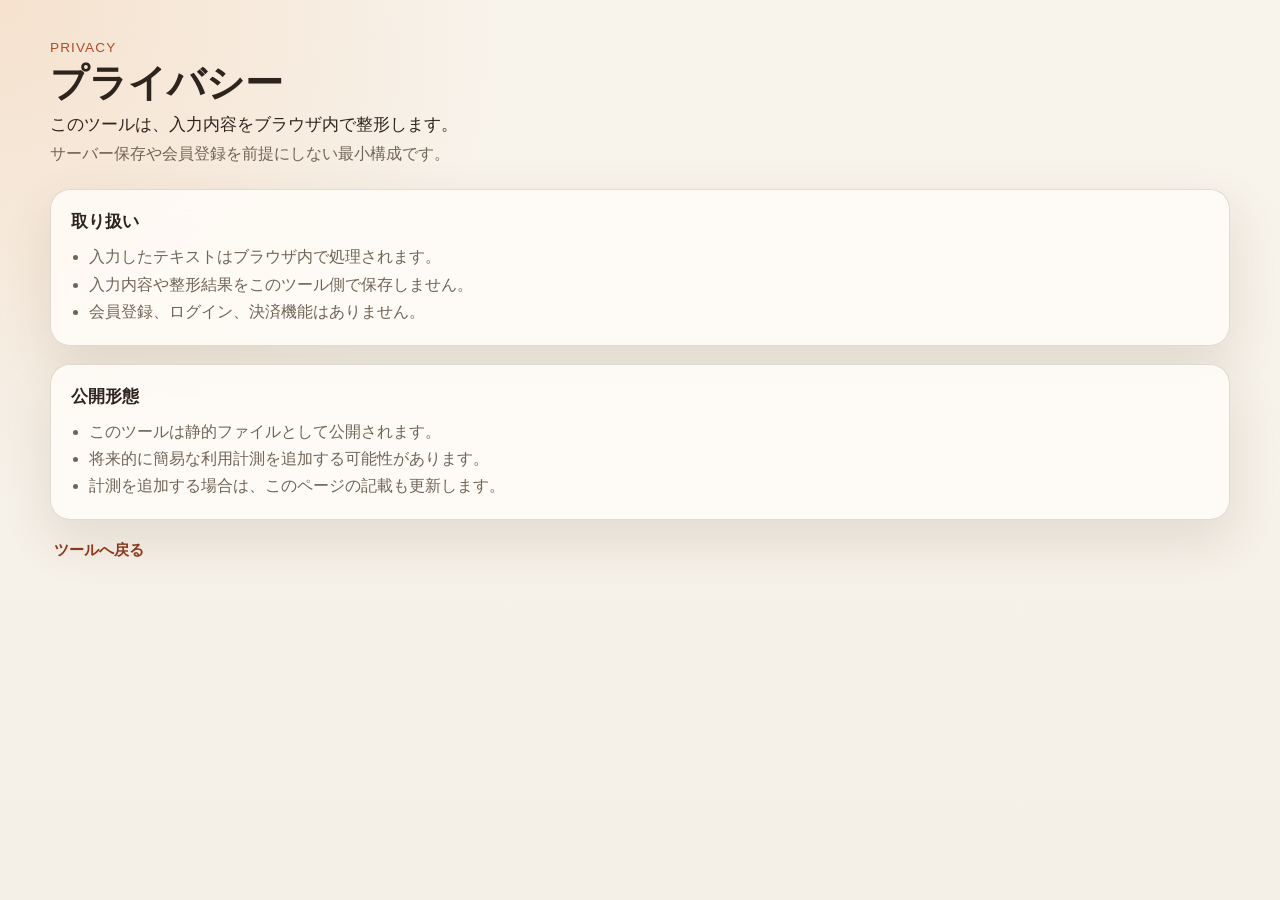
==== privacy.html @ 22517ed9 "Add privacy page" ====
<!DOCTYPE html>
<html lang="ja">
  <head>
    <meta charset="UTF-8" />
    <meta name="viewport" content="width=device-width, initial-scale=1.0" />
    <title>プライバシー | 日本語テキスト整形ツール</title>
    <meta
      name="description"
      content="日本語テキスト整形ツールのプライバシー情報です。入力内容はブラウザ内で処理され、保存しません。"
    />
    <meta name="robots" content="index,follow" />
    <meta name="theme-color" content="#f4efe7" />
    <link rel="stylesheet" href="./styles.css" />
  </head>
  <body>
    <main class="page">
      <section class="hero hero-narrow">
        <p class="eyebrow">Privacy</p>
        <h1>プライバシー</h1>
        <p class="lead">このツールは、入力内容をブラウザ内で整形します。</p>
        <p class="note">サーバー保存や会員登録を前提にしない最小構成です。</p>
      </section>

      <section class="info-grid single-column">
        <article class="info-card prose-card">
          <h2>取り扱い</h2>
          <ul>
            <li>入力したテキストはブラウザ内で処理されます。</li>
            <li>入力内容や整形結果をこのツール側で保存しません。</li>
            <li>会員登録、ログイン、決済機能はありません。</li>
          </ul>
        </article>

        <article class="info-card prose-card">
          <h2>公開形態</h2>
          <ul>
            <li>このツールは静的ファイルとして公開されます。</li>
            <li>将来的に簡易な利用計測を追加する可能性があります。</li>
            <li>計測を追加する場合は、このページの記載も更新します。</li>
          </ul>
        </article>
      </section>

      <footer class="site-footer">
        <a href="./index.html">ツールへ戻る</a>
      </footer>
    </main>
  </body>
</html>
---- styles.css ----
:root {
  color-scheme: light;
  --bg: #f4efe7;
  --surface: rgba(255, 252, 247, 0.86);
  --surface-strong: #fffaf3;
  --line: rgba(92, 77, 58, 0.18);
  --text: #2d241d;
  --muted: #716457;
  --accent: #b44b26;
  --accent-strong: #91391a;
  --shadow: 0 20px 50px rgba(86, 60, 28, 0.12);
}

* {
  box-sizing: border-box;
}

body {
  margin: 0;
  min-height: 100vh;
  font-family: "Hiragino Sans", "Noto Sans JP", sans-serif;
  background:
    radial-gradient(circle at top left, rgba(240, 175, 121, 0.25), transparent 32%),
    linear-gradient(180deg, #f8f3eb 0%, var(--bg) 100%);
  color: var(--text);
}

.page {
  width: min(1180px, calc(100% - 32px));
  margin: 0 auto;
  padding: 40px 0 64px;
}

.hero {
  margin-bottom: 24px;
}

.eyebrow {
  margin: 0 0 8px;
  font-size: 0.85rem;
  letter-spacing: 0.08em;
  text-transform: uppercase;
  color: var(--accent);
}

h1 {
  margin: 0 0 10px;
  font-size: clamp(2rem, 3vw, 3.4rem);
  line-height: 1.05;
}

.lead,
.note {
  margin: 0;
  max-width: 720px;
}

.lead {
  font-size: 1.05rem;
  color: var(--text);
}

.note {
  margin-top: 8px;
  color: var(--muted);
}

.workspace {
  display: grid;
  grid-template-columns: minmax(0, 1.3fr) minmax(290px, 0.7fr) minmax(0, 1.3fr);
  gap: 18px;
}

.panel,
.info-card {
  background: var(--surface);
  backdrop-filter: blur(14px);
  border: 1px solid var(--line);
  border-radius: 20px;
  box-shadow: var(--shadow);
}

.panel {
  padding: 18px;
}

.panel-header {
  display: flex;
  align-items: center;
  justify-content: space-between;
  gap: 12px;
  margin-bottom: 14px;
  font-weight: 700;
}

.header-actions,
.primary-actions {
  display: flex;
  flex-wrap: wrap;
  gap: 10px;
}

textarea {
  width: 100%;
  min-height: 360px;
  resize: vertical;
  padding: 16px;
  border: 1px solid rgba(92, 77, 58, 0.16);
  border-radius: 16px;
  background: var(--surface-strong);
  color: var(--text);
  font: inherit;
  line-height: 1.65;
}

textarea:focus {
  outline: 2px solid rgba(180, 75, 38, 0.28);
  border-color: rgba(180, 75, 38, 0.35);
}

.controls-panel {
  display: flex;
  flex-direction: column;
}

.rule-list {
  display: grid;
  gap: 10px;
  margin-bottom: 18px;
  color: var(--muted);
}

.rule-list label {
  display: flex;
  align-items: flex-start;
  gap: 10px;
  line-height: 1.45;
}

input[type="checkbox"] {
  margin-top: 0.2em;
  accent-color: var(--accent);
}

button {
  appearance: none;
  border: 0;
  border-radius: 999px;
  padding: 12px 16px;
  font: inherit;
  font-weight: 700;
  cursor: pointer;
  transition: transform 120ms ease, opacity 120ms ease, background 120ms ease;
}

button:hover {
  transform: translateY(-1px);
}

button:active {
  transform: translateY(0);
}

.primary {
  background: var(--accent);
  color: #fff9f4;
}

.primary:hover {
  background: var(--accent-strong);
}

.secondary {
  background: rgba(180, 75, 38, 0.12);
  color: var(--accent-strong);
}

.ghost {
  background: rgba(92, 77, 58, 0.08);
  color: var(--text);
}

.status {
  margin: auto 0 0;
  padding-top: 18px;
  color: var(--muted);
  line-height: 1.55;
  min-height: 48px;
}

.status.error {
  color: #9d2e1e;
}

.status.success {
  color: #266246;
}

.info-grid {
  display: grid;
  grid-template-columns: repeat(2, minmax(0, 1fr));
  gap: 18px;
  margin-top: 18px;
}

.info-card {
  padding: 20px;
}

.info-card h2 {
  margin: 0 0 12px;
  font-size: 1.05rem;
}

.info-card ul {
  margin: 0;
  padding-left: 18px;
  color: var(--muted);
  line-height: 1.7;
}

.site-footer {
  display: flex;
  justify-content: space-between;
  align-items: center;
  gap: 12px;
  margin-top: 20px;
  padding: 0 4px;
  color: var(--muted);
  font-size: 0.95rem;
}

.site-footer a {
  color: var(--accent-strong);
  font-weight: 700;
  text-decoration: none;
}

.site-footer a:hover {
  text-decoration: underline;
}

.hero-narrow {
  max-width: 760px;
}

.single-column {
  grid-template-columns: 1fr;
}

.prose-card h2 {
  margin-bottom: 10px;
}

@media (max-width: 980px) {
  .workspace {
    grid-template-columns: 1fr;
  }

  textarea {
    min-height: 240px;
  }

  .info-grid {
    grid-template-columns: 1fr;
  }
}

@media (max-width: 640px) {
  .page {
    width: min(100%, calc(100% - 20px));
    padding: 28px 0 48px;
  }

  h1 {
    font-size: clamp(1.9rem, 8vw, 2.35rem);
    line-height: 1.12;
    letter-spacing: -0.02em;
  }

  .lead {
    font-size: 0.98rem;
    line-height: 1.6;
  }

  .panel,
  .info-card {
    border-radius: 18px;
  }

  .panel {
    padding: 16px;
  }

  .site-footer {
    flex-direction: column;
    align-items: flex-start;
  }

  .panel-header {
    flex-direction: column;
    align-items: flex-start;
  }

  .header-actions,
  .primary-actions {
    width: 100%;
  }

  .header-actions button,
  .primary-actions button {
    flex: 1 1 100%;
  }

  textarea {
    min-height: 220px;
    padding: 14px;
  }
}
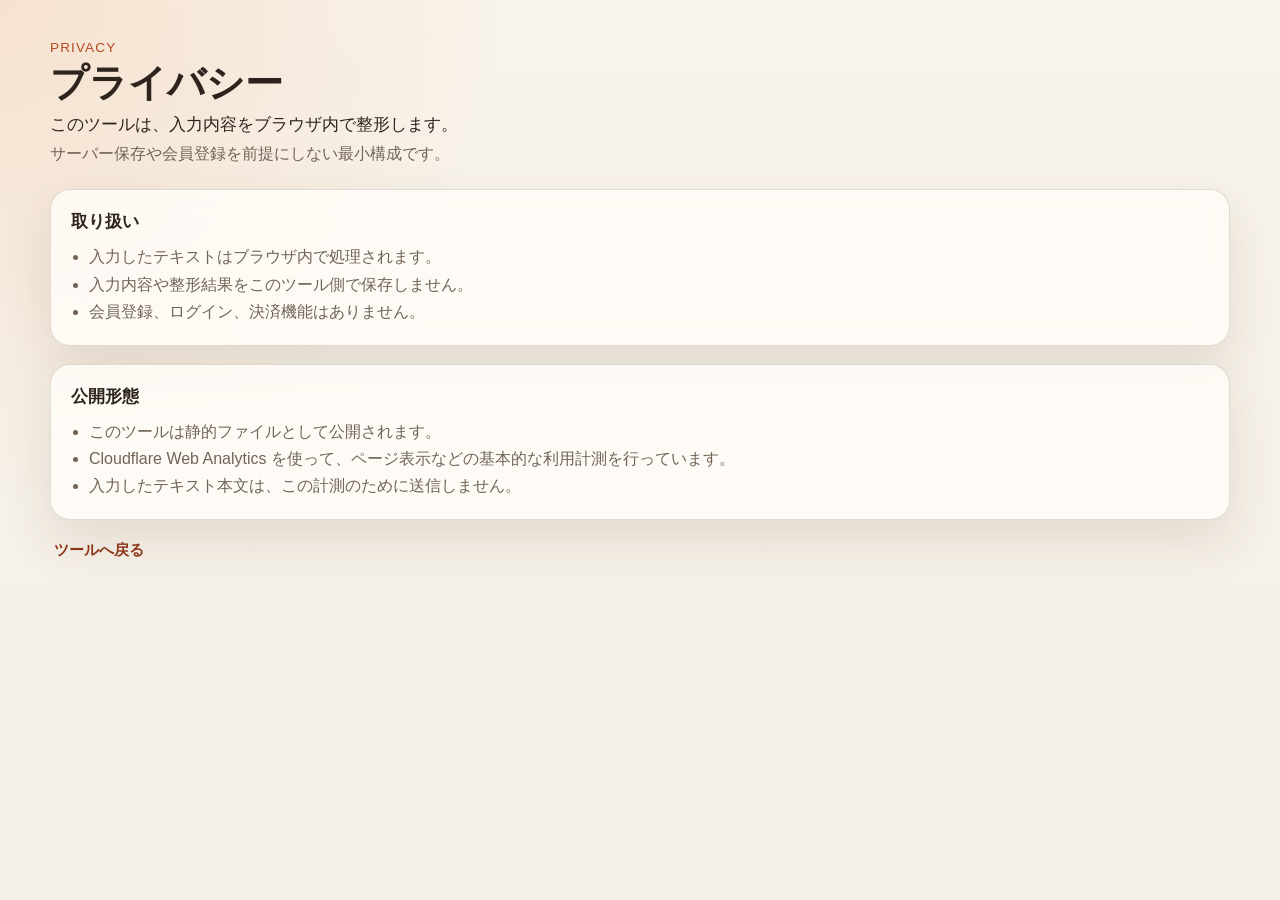
==== commit 32d05770: "Update privacy page for analytics" ====
--- a/privacy.html
+++ b/privacy.html
@@ -35,8 +35,8 @@
           <h2>公開形態</h2>
           <ul>
             <li>このツールは静的ファイルとして公開されます。</li>
-            <li>将来的に簡易な利用計測を追加する可能性があります。</li>
-            <li>計測を追加する場合は、このページの記載も更新します。</li>
+            <li>Cloudflare Web Analytics を使って、ページ表示などの基本的な利用計測を行っています。</li>
+            <li>入力したテキスト本文は、この計測のために送信しません。</li>
           </ul>
         </article>
       </section>
--- a/styles.css
+++ b/styles.css
@@ -252,7 +252,7 @@
   margin-bottom: 10px;
 }
 
-@media (max-width: 980px) {
+@media (max-width: 1120px) {
   .workspace {
     grid-template-columns: 1fr;
   }
@@ -273,7 +273,7 @@
   }
 
   h1 {
-    font-size: clamp(1.9rem, 8vw, 2.35rem);
+    font-size: clamp(1.75rem, 7.2vw, 2.15rem);
     line-height: 1.12;
     letter-spacing: -0.02em;
   }
@@ -302,6 +302,11 @@
     align-items: flex-start;
   }
 
+  .panel-header label,
+  .panel-header span {
+    width: 100%;
+  }
+
   .header-actions,
   .primary-actions {
     width: 100%;
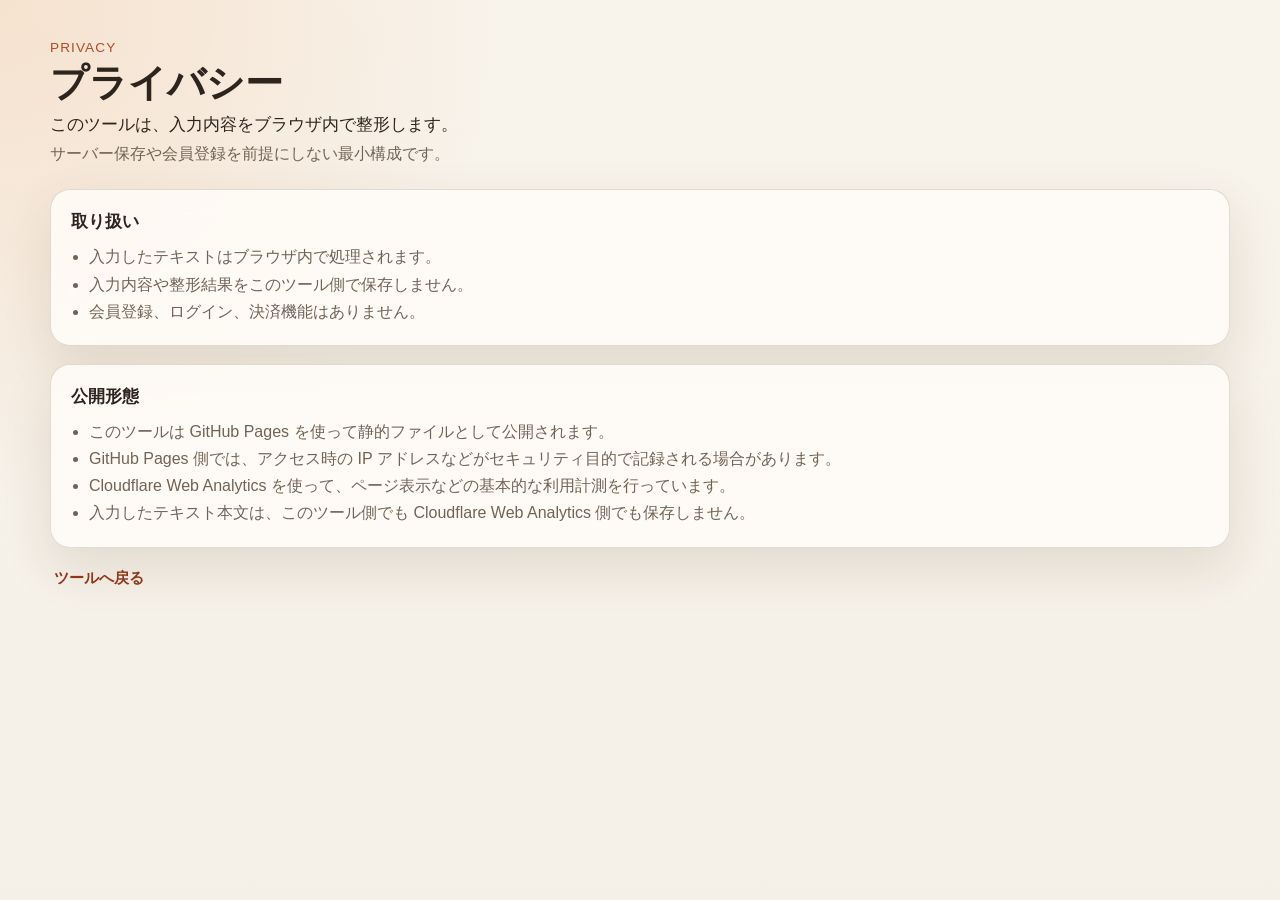
==== commit 81b14aaa: "Clarify privacy notice for hosting and analytics" ====
--- a/privacy.html
+++ b/privacy.html
@@ -34,9 +34,10 @@
         <article class="info-card prose-card">
           <h2>公開形態</h2>
           <ul>
-            <li>このツールは静的ファイルとして公開されます。</li>
+            <li>このツールは GitHub Pages を使って静的ファイルとして公開されます。</li>
+            <li>GitHub Pages 側では、アクセス時の IP アドレスなどがセキュリティ目的で記録される場合があります。</li>
             <li>Cloudflare Web Analytics を使って、ページ表示などの基本的な利用計測を行っています。</li>
-            <li>入力したテキスト本文は、この計測のために送信しません。</li>
+            <li>入力したテキスト本文は、このツール側でも Cloudflare Web Analytics 側でも保存しません。</li>
           </ul>
         </article>
       </section>
